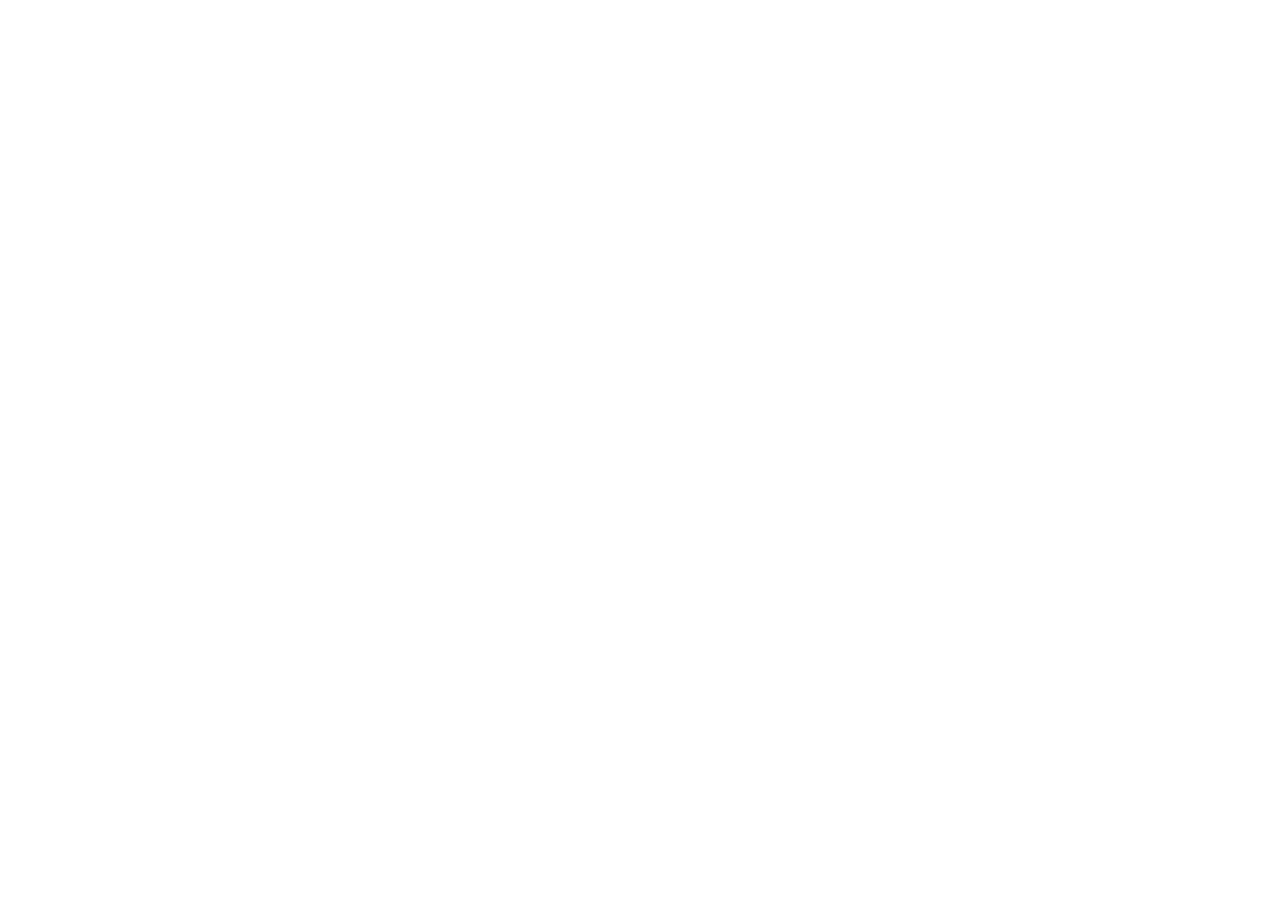
==== Minha-saude-feminina/admin/web/index.html @ 86cf9952 "Estrutura inicial do projeto" ====
<!--
  Placeholder — entrada do painel administrativo.
  Redirecionará para /pages/login.html (ou /pages/dashboard.html se houver token).
-->
<!doctype html>
<html lang="pt-br">
  <head>
    <meta charset="utf-8" />
    <title>Minha Saúde Feminina — Admin (placeholder)</title>
  </head>
  <body>
    <!-- TODO(sprint-2): redirecionar conforme estado de autenticação. -->
  </body>
</html>
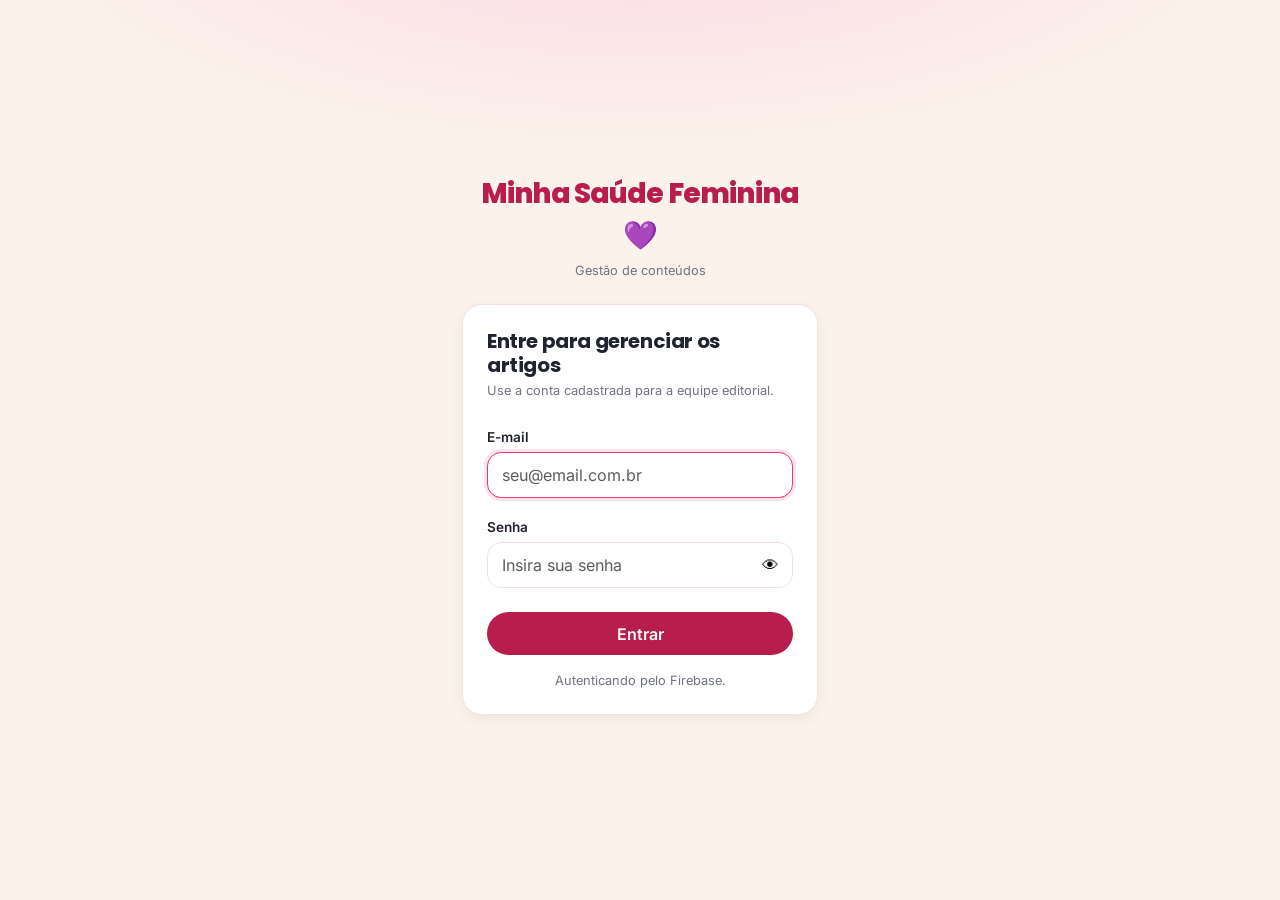
==== commit 185ddba7: "Atualização da semana" ====
--- a/Minha-saude-feminina/admin/web/index.html
+++ b/Minha-saude-feminina/admin/web/index.html
@@ -1,14 +1,91 @@
-<!--
-  Placeholder — entrada do painel administrativo.
-  Redirecionará para /pages/login.html (ou /pages/dashboard.html se houver token).
--->
 <!doctype html>
-<html lang="pt-br">
-  <head>
-    <meta charset="utf-8" />
-    <title>Minha Saúde Feminina — Admin (placeholder)</title>
-  </head>
-  <body>
-    <!-- TODO(sprint-2): redirecionar conforme estado de autenticação. -->
-  </body>
+<html lang="pt-BR">
+<head>
+  <meta charset="utf-8">
+  <meta name="viewport" content="width=device-width, initial-scale=1">
+  <title>Artigos · Minha Saúde Feminina</title>
+  <link rel="icon" type="image/svg+xml" href="assets/favicon.svg">
+  <link href="assets/vendor/bootstrap.min.css" rel="stylesheet">
+  <link href="assets/fontes/fontes.css" rel="stylesheet">
+  <link href="assets/css/estilo.css" rel="stylesheet">
+</head>
+<body>
+
+<header class="topo" id="cabecalho"></header>
+
+<main class="container py-4">
+  <div id="faixaModo" class="mb-3"></div>
+  <div id="avisos"></div>
+
+  <div class="d-flex align-items-end justify-content-between flex-wrap gap-3 mb-4">
+    <div>
+      <h1 class="fs-3 mb-1">Artigos</h1>
+      <p class="ajuda mb-0">Tudo que é publicado aqui aparece na aba Conteúdos do aplicativo.</p>
+    </div>
+    <a class="btn btn-rosa" href="artigo.html">+ Novo artigo</a>
+  </div>
+
+  <div class="row g-3 mb-4">
+    <div class="col-6 col-lg-3"><div class="cartao-metrica"><div class="numero" id="mTotal">—</div><div class="rotulo">Artigos</div></div></div>
+    <div class="col-6 col-lg-3"><div class="cartao-metrica"><div class="numero" id="mPublicados">—</div><div class="rotulo">No aplicativo</div></div></div>
+    <div class="col-6 col-lg-3"><div class="cartao-metrica"><div class="numero" id="mRascunhos">—</div><div class="rotulo">Rascunhos</div></div></div>
+    <div class="col-6 col-lg-3"><div class="cartao-metrica"><div class="numero" id="mCategorias">—</div><div class="rotulo">Categorias</div></div></div>
+  </div>
+
+  <form class="cartao p-3 mb-4" id="formFiltros">
+    <div class="row g-2 align-items-end">
+      <div class="col-12 col-md-5">
+        <label class="form-label" for="busca">Buscar</label>
+        <input class="form-control" id="busca" name="busca" placeholder="Título, resumo ou texto do artigo">
+      </div>
+      <div class="col-6 col-md-3">
+        <label class="form-label" for="categoria_id">Categoria</label>
+        <select class="form-select" id="categoria_id" name="categoria_id"><option value="">Todas</option></select>
+      </div>
+      <div class="col-6 col-md-2">
+        <label class="form-label" for="situacao">Situação</label>
+        <select class="form-select" id="situacao" name="situacao">
+          <option value="">Todas</option>
+          <option value="publicado">Publicado</option>
+          <option value="rascunho">Rascunho</option>
+        </select>
+      </div>
+      <div class="col-12 col-md-2 d-flex gap-2">
+        <button class="btn btn-rosa flex-grow-1" type="submit">Filtrar</button>
+        <button class="btn btn-contorno" type="button" id="botaoLimpar">Limpar</button>
+      </div>
+    </div>
+  </form>
+
+  <div id="listagem">
+    <div class="vazio">Carregando artigos…</div>
+  </div>
+</main>
+
+<div class="modal fade" id="modalExcluir" tabindex="-1" aria-hidden="true">
+  <div class="modal-dialog modal-dialog-centered">
+    <div class="modal-content" style="border-radius: 20px;">
+      <div class="modal-header border-0">
+        <h2 class="modal-title fs-5">Excluir artigo</h2>
+        <button type="button" class="btn-close" data-bs-dismiss="modal" aria-label="Fechar"></button>
+      </div>
+      <div class="modal-body">
+        <p class="mb-1">Você vai excluir <strong id="tituloExcluir"></strong>.</p>
+        <p class="ajuda mb-0">O artigo sai do aplicativo na próxima sincronização, inclusive nos celulares que já baixaram o conteúdo.</p>
+      </div>
+      <div class="modal-footer border-0">
+        <button type="button" class="btn btn-contorno" data-bs-dismiss="modal">Cancelar</button>
+        <button type="button" class="btn btn-perigo" id="confirmarExclusao">Excluir artigo</button>
+      </div>
+    </div>
+  </div>
+</div>
+
+<script src="assets/vendor/bootstrap.bundle.min.js"></script>
+<script src="assets/js/config.js"></script>
+<script src="assets/js/api.js"></script>
+<script src="assets/js/auth.js"></script>
+<script src="assets/js/comum.js"></script>
+<script src="assets/js/painel.js"></script>
+</body>
 </html>
--- a/Minha-saude-feminina/admin/web/assets/fontes/fontes.css
+++ b/Minha-saude-feminina/admin/web/assets/fontes/fontes.css
@@ -0,0 +1,7 @@
+/* Fontes locais — a interface mantém a tipografia mesmo sem internet. */
+@font-face { font-family: 'Inter'; font-style: normal; font-weight: 400; font-display: swap; src: url('inter-latin-400-normal.woff2') format('woff2'); }
+@font-face { font-family: 'Inter'; font-style: normal; font-weight: 500; font-display: swap; src: url('inter-latin-500-normal.woff2') format('woff2'); }
+@font-face { font-family: 'Inter'; font-style: normal; font-weight: 600; font-display: swap; src: url('inter-latin-600-normal.woff2') format('woff2'); }
+@font-face { font-family: 'Poppins'; font-style: normal; font-weight: 600; font-display: swap; src: url('poppins-latin-600-normal.woff2') format('woff2'); }
+@font-face { font-family: 'Poppins'; font-style: normal; font-weight: 700; font-display: swap; src: url('poppins-latin-700-normal.woff2') format('woff2'); }
+@font-face { font-family: 'Poppins'; font-style: normal; font-weight: 800; font-display: swap; src: url('poppins-latin-800-normal.woff2') format('woff2'); }
--- a/Minha-saude-feminina/admin/web/assets/css/estilo.css
+++ b/Minha-saude-feminina/admin/web/assets/css/estilo.css
@@ -0,0 +1,487 @@
+/* ==========================================================================
+   Minha Saúde Feminina — identidade visual da gestão web
+   ========================================================================== */
+
+:root {
+  --rosa-profundo: #b81e4d;
+  --rosa-escuro: #8f1339;
+  --rosa-vivo: #ec3a6f;
+  --rosa-claro: #fcd9e5;
+  --rosa-nevoa: #fdeef3;
+  --linho: #fbf3eb;
+  --tinta: #20242f;
+  --tinta-suave: #6f7480;
+  --borda: #f0e2e7;
+  --sombra: 0 10px 30px rgba(184, 30, 77, .08);
+  --sombra-suave: 0 4px 14px rgba(32, 36, 47, .06);
+  --raio: 20px;
+}
+
+* { -webkit-font-smoothing: antialiased; }
+
+body {
+  background: var(--linho);
+  color: var(--tinta);
+  font-family: 'Inter', system-ui, -apple-system, sans-serif;
+  min-height: 100vh;
+}
+
+h1, h2, h3, h4, h5, .fonte-titulo {
+  font-family: 'Poppins', 'Inter', sans-serif;
+  font-weight: 700;
+  letter-spacing: -.02em;
+}
+
+a { text-decoration: none; }
+
+/* ------------------------------------------------------------- topo ------ */
+
+.topo {
+  background: linear-gradient(180deg, var(--rosa-claro) 0%, #fce6ee 100%);
+  border-bottom: 1px solid rgba(184, 30, 77, .08);
+}
+
+.marca {
+  color: var(--rosa-profundo);
+  font-family: 'Poppins', sans-serif;
+  font-size: 1.35rem;
+  font-weight: 800;
+  letter-spacing: -.03em;
+}
+
+.topo .nav-link {
+  border-radius: 999px;
+  color: var(--rosa-escuro);
+  font-size: .93rem;
+  font-weight: 600;
+  padding: .45rem 1rem;
+  transition: background .18s ease, color .18s ease;
+}
+
+.topo .nav-link:hover { background: rgba(255, 255, 255, .6); }
+
+.topo .nav-link.ativo {
+  background: var(--rosa-profundo);
+  color: #fff;
+}
+
+/* ----------------------------------------------------------- cartões ----- */
+
+.cartao {
+  background: #fff;
+  border: 1px solid var(--borda);
+  border-radius: var(--raio);
+  box-shadow: var(--sombra-suave);
+
+}
+
+.cartao-metrica {
+  background: #fff;
+  border: 1px solid var(--borda);
+  border-radius: var(--raio);
+  padding: 1.1rem 1.3rem;
+}
+
+.cartao-metrica .numero {
+  color: var(--rosa-profundo);
+  font-family: 'Poppins', sans-serif;
+  font-size: 2rem;
+  font-weight: 800;
+  line-height: 1;
+}
+
+.cartao-metrica .rotulo {
+  color: var(--tinta-suave);
+  font-size: .78rem;
+  font-weight: 600;
+  letter-spacing: .08em;
+  text-transform: uppercase;
+}
+
+/* ------------------------------------------------------------ botões ----- */
+
+.btn-rosa {
+  background: var(--rosa-profundo);
+  border: none;
+  border-radius: 999px;
+  color: #fff;
+  font-weight: 600;
+  padding: .6rem 1.4rem;
+}
+
+.btn-rosa:hover, .btn-rosa:focus { background: var(--rosa-escuro); color: #fff; }
+
+.btn-contorno {
+  background: #fff;
+  border: 1.5px solid var(--rosa-claro);
+  border-radius: 999px;
+  color: var(--rosa-profundo);
+  font-weight: 600;
+  padding: .5rem 1.1rem;
+}
+
+.btn-contorno:hover { background: var(--rosa-nevoa); color: var(--rosa-escuro); }
+
+.btn-perigo {
+  background: #fff;
+  border: 1.5px solid #f2c9d3;
+  border-radius: 999px;
+  color: #b4243f;
+  font-weight: 600;
+}
+
+.btn-perigo:hover { background: #fdeaee; color: #8f1339; }
+
+/* -------------------------------------------------------------- chips ---- */
+
+.chip {
+  align-items: center;
+  background: #fff;
+  border: 1.5px solid var(--rosa-claro);
+  border-radius: 999px;
+  color: var(--rosa-profundo);
+  display: inline-flex;
+  font-size: .86rem;
+  font-weight: 600;
+  gap: .35rem;
+  padding: .38rem .95rem;
+  white-space: nowrap;
+}
+
+.chip.ativo { background: var(--rosa-profundo); border-color: var(--rosa-profundo); color: #fff; }
+
+.faixa-chips { display: flex; flex-wrap: wrap; gap: .5rem; }
+
+/* ---------------------------------------------------------- formulário --- */
+
+.form-control, .form-select {
+  border: 1.5px solid var(--borda);
+  border-radius: 14px;
+  padding: .62rem .9rem;
+}
+
+.form-control:focus, .form-select:focus {
+  border-color: var(--rosa-vivo);
+  box-shadow: 0 0 0 .18rem rgba(236, 58, 111, .14);
+}
+
+.form-label {
+  color: var(--tinta);
+  font-size: .85rem;
+  font-weight: 600;
+  margin-bottom: .3rem;
+}
+
+.ajuda { color: var(--tinta-suave); font-size: .8rem; }
+
+/* ------------------------------------------------------------- tabela ---- */
+
+.tabela-artigos { border-collapse: separate; border-spacing: 0 .6rem; }
+
+.tabela-artigos thead th {
+  color: var(--tinta-suave);
+  font-size: .74rem;
+  font-weight: 700;
+  letter-spacing: .09em;
+  padding: 0 1rem .3rem;
+  text-transform: uppercase;
+}
+
+.tabela-artigos tbody tr {
+  background: #fff;
+  box-shadow: var(--sombra-suave);
+}
+
+.tabela-artigos tbody td {
+  border: none;
+  border-bottom: 1px solid var(--borda);
+  border-top: 1px solid var(--borda);
+  padding: .95rem 1rem;
+  vertical-align: middle;
+}
+
+.tabela-artigos tbody td:first-child {
+  border-bottom-left-radius: 16px;
+  border-left: 1px solid var(--borda);
+  border-top-left-radius: 16px;
+}
+
+.tabela-artigos tbody td:last-child {
+  border-bottom-right-radius: 16px;
+  border-right: 1px solid var(--borda);
+  border-top-right-radius: 16px;
+}
+
+.rotulo-categoria {
+  color: var(--rosa-profundo);
+  font-size: .7rem;
+  font-weight: 700;
+  letter-spacing: .1em;
+  text-transform: uppercase;
+}
+
+.selo {
+  border-radius: 999px;
+  font-size: .74rem;
+  font-weight: 700;
+  padding: .28rem .7rem;
+}
+
+.selo-publicado { background: #e6f6ee; color: #17714a; }
+.selo-rascunho { background: #fdf0e2; color: #9a6412; }
+
+.selos {
+  align-items: center;
+  display: flex;
+  flex-wrap: wrap;
+  gap: .35rem;
+}
+
+.selo { display: inline-block; white-space: nowrap; }
+
+.emoji-artigo {
+  align-items: center;
+  background: var(--rosa-nevoa);
+  border-radius: 14px;
+  display: inline-flex;
+  font-size: 1.3rem;
+  height: 46px;
+  justify-content: center;
+  width: 46px;
+}
+
+/* ------------------------------------------------------------- editor ---- */
+
+.ql-toolbar.ql-snow {
+  background: #fff;
+  border: 1.5px solid var(--borda) !important;
+  border-radius: 16px 16px 0 0;
+  position: sticky;
+  top: 0;
+  z-index: 5;
+}
+
+.ql-container.ql-snow {
+  background: #fff;
+  border: 1.5px solid var(--borda) !important;
+  border-radius: 0 0 16px 16px;
+  border-top: none !important;
+  font-family: 'Inter', sans-serif;
+  font-size: 1rem;
+}
+
+.ql-editor { min-height: 380px; }
+.ql-editor img, .ql-editor video, .ql-editor iframe { border-radius: 14px; max-width: 100%; }
+.ql-snow .ql-stroke { stroke: var(--rosa-escuro); }
+.ql-snow .ql-fill { fill: var(--rosa-escuro); }
+.ql-snow .ql-picker-label { color: var(--rosa-escuro); }
+
+/* --------------------------------------------------- simulador do app ---- */
+
+.moldura-celular {
+  background: #14161c;
+  border-radius: 42px;
+  box-shadow: 0 24px 60px rgba(32, 36, 47, .28);
+  padding: 12px;
+  width: 372px;
+}
+
+.tela-celular {
+  background: var(--linho);
+  border-radius: 32px;
+  height: 720px;
+  overflow-y: auto;
+  position: relative;
+  scrollbar-width: none;
+  -ms-overflow-style: none;
+}
+
+.tela-celular::-webkit-scrollbar { display: none; }
+
+.app-leitura,
+.app-cartao h6,
+.app-cartao p,
+.ql-editor {
+  overflow-wrap: anywhere;
+}
+
+.app-cabecalho {
+  background: var(--rosa-claro);
+  border-radius: 32px 32px 26px 26px;
+  padding: 1.4rem 1.2rem 1.2rem;
+  position: sticky;
+  top: 0;
+  z-index: 3;
+}
+
+.app-titulo {
+  color: var(--rosa-profundo);
+  font-family: 'Poppins', sans-serif;
+  font-size: 1.6rem;
+  font-weight: 800;
+  letter-spacing: -.03em;
+}
+
+.app-busca {
+  background: #fff;
+  border: none;
+  border-radius: 999px;
+  padding: .7rem 1.1rem;
+  width: 100%;
+}
+
+.app-busca:focus { box-shadow: 0 0 0 .16rem rgba(236, 58, 111, .18); outline: none; }
+
+.app-chips {
+  display: flex;
+  gap: .45rem;
+  overflow-x: auto;
+  padding: .9rem 1rem .3rem;
+  scrollbar-width: none;
+}
+
+.app-chips::-webkit-scrollbar { display: none; }
+
+.app-cartao {
+  background: #fff;
+  border-radius: 18px;
+  box-shadow: 0 6px 18px rgba(32, 36, 47, .07);
+  display: flex;
+  gap: .8rem;
+  margin: 0 1rem .7rem;
+  padding: .9rem 1rem;
+}
+
+.app-cartao .emoji { font-size: 1.6rem; line-height: 1.2; }
+.app-cartao h6 { font-family: 'Poppins', sans-serif; font-size: .98rem; font-weight: 700; margin: .1rem 0 .2rem; }
+.app-cartao p { color: var(--tinta-suave); font-size: .84rem; line-height: 1.35; margin: 0; }
+
+.app-leitura { padding: 0 1.15rem 2rem; }
+.app-leitura img, .app-leitura video, .app-leitura iframe { border-radius: 14px; max-width: 100%; }
+.app-leitura h1, .app-leitura h2 { font-size: 1.12rem; margin-top: 1.1rem; }
+.app-leitura p, .app-leitura li { font-size: .92rem; line-height: 1.6; }
+.app-leitura blockquote {
+  background: var(--rosa-nevoa);
+  border-left: 4px solid var(--rosa-vivo);
+  border-radius: 10px;
+  font-size: .9rem;
+  margin: 1rem 0;
+  padding: .8rem 1rem;
+}
+
+.app-barra {
+  background: #f2ecf6;
+  border-radius: 0 0 32px 32px;
+  bottom: 0;
+  display: flex;
+  justify-content: space-around;
+  padding: .7rem 0;
+  position: sticky;
+}
+
+.app-barra span { font-size: 1.15rem; opacity: .5; }
+.app-barra span.ativo { opacity: 1; }
+
+.pulso-sinc {
+  animation: pulsar 1.6s ease-in-out infinite;
+  background: #2ea36a;
+  border-radius: 50%;
+  display: inline-block;
+  height: 8px;
+  width: 8px;
+}
+
+@keyframes pulsar {
+  0%, 100% { opacity: 1; transform: scale(1); }
+  50% { opacity: .45; transform: scale(1.35); }
+}
+
+@media (prefers-reduced-motion: reduce) {
+  .pulso-sinc { animation: none; }
+  * { transition: none !important; }
+}
+
+/* -------------------------------------------------------------- extras --- */
+
+.alerta {
+  border: none;
+  border-radius: 16px;
+  font-weight: 500;
+}
+
+.alerta-sucesso { background: #e6f6ee; color: #146c47; }
+.alerta-erro { background: #fdeaee; color: #9b1f3c; }
+
+.vazio {
+  background: #fff;
+  border: 1.5px dashed var(--rosa-claro);
+  border-radius: var(--raio);
+  color: var(--tinta-suave);
+  padding: 3rem 1.5rem;
+  text-align: center;
+}
+
+:focus-visible { outline: 3px solid var(--rosa-vivo); outline-offset: 2px; }
+
+@media (max-width: 575px) {
+  .moldura-celular { width: 100%; }
+  .tela-celular { height: 620px; }
+}
+
+/* ---------------------------------------------------------- ajustes ------ */
+
+.selo-destaque { background: var(--rosa-nevoa); color: var(--rosa-profundo); }
+
+.form-check-input:checked {
+  background-color: var(--rosa-profundo);
+  border-color: var(--rosa-profundo);
+}
+
+.form-check-input:focus {
+  border-color: var(--rosa-vivo);
+  box-shadow: 0 0 0 .18rem rgba(236, 58, 111, .14);
+}
+
+#editor { min-height: 380px; }
+
+/* ------------------------------------------------- front independente ---- */
+
+.alerta-aviso { background: #fdf3e3; color: #8a5a12; }
+
+.topo .nav-link { cursor: pointer; }
+
+#editor { background: #fff; }
+
+.tabela-artigos tbody tr td .btn-sm { white-space: nowrap; }
+
+/* ------------------------------------------------------------- login ----- */
+
+.tela-login {
+  background:
+    radial-gradient(1100px 420px at 50% -10%, var(--rosa-claro) 0%, transparent 62%),
+    var(--linho);
+}
+
+.campo-senha { position: relative; }
+
+.campo-senha .form-control { padding-right: 3rem; }
+
+.botao-olho {
+  background: none;
+  border: none;
+  border-radius: 10px;
+  font-size: 1.05rem;
+  line-height: 1;
+  padding: .35rem .5rem;
+  position: absolute;
+  right: .4rem;
+  top: 50%;
+  transform: translateY(-50%);
+  cursor: pointer;
+  z-index: 3;
+}
+
+.botao-olho:hover { background: var(--rosa-nevoa); }
+
+.campo-senha input::-ms-reveal,
+.campo-senha input::-ms-clear { display: none; }
